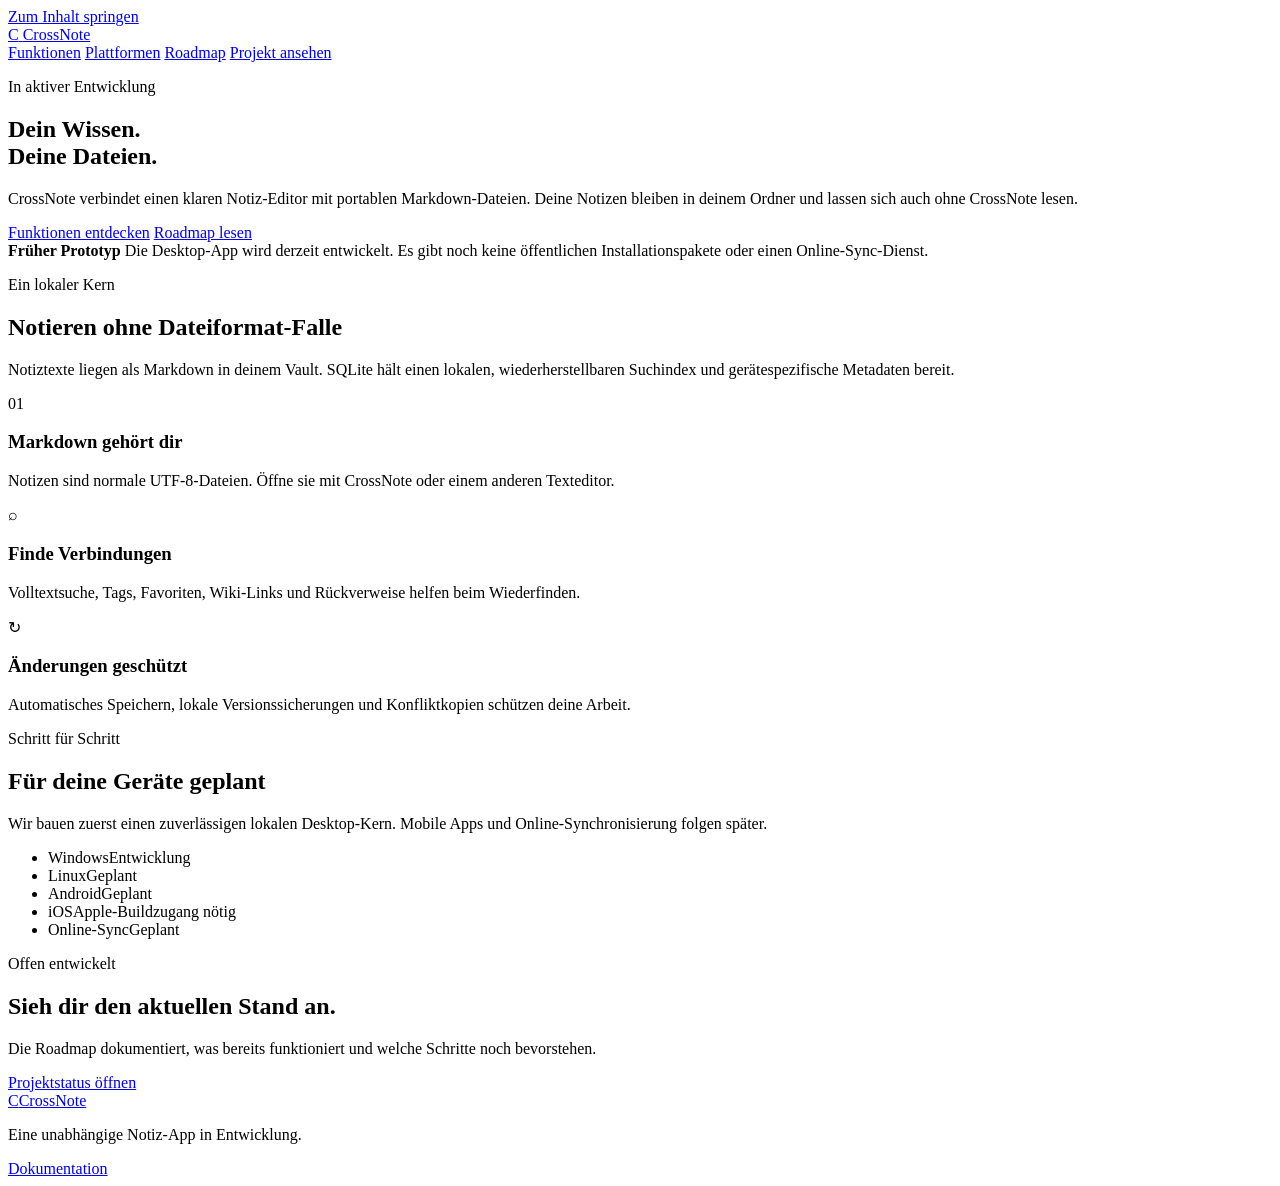
==== website/index.html @ bc7c9634 "feat(website): add a German CrossNote project landing page" ====
<!doctype html>
<html lang="de">
<head>
  <meta charset="utf-8">
  <meta name="viewport" content="width=device-width, initial-scale=1">
  <meta name="theme-color" content="#f7f8fc">
  <meta name="description" content="CrossNote ist eine plattformübergreifende Notiz-App mit Markdown-Dateien und lokalem Suchindex.">
  <title>CrossNote – Dein Wissen, deine Dateien</title>
  <link rel="stylesheet" href="styles.css">
</head>
<body>
  <a class="skip-link" href="#main">Zum Inhalt springen</a>
  <header class="site-header">
    <a class="brand" href="#top" aria-label="CrossNote Startseite">
      <span class="brand-mark" aria-hidden="true">C</span>
      <span>CrossNote</span>
    </a>
    <nav aria-label="Hauptnavigation">
      <a href="#funktionen">Funktionen</a>
      <a href="#plattformen">Plattformen</a>
      <a href="../docs/ROADMAP.md">Roadmap</a>
      <a class="nav-cta" href="../README.md">Projekt ansehen</a>
    </nav>
  </header>

  <main id="main">
    <section class="hero" id="top" aria-labelledby="hero-title">
      <p class="eyebrow"><span class="status-dot" aria-hidden="true"></span> In aktiver Entwicklung</p>
      <h1 id="hero-title">Dein Wissen.<br><span>Deine Dateien.</span></h1>
      <p class="hero-copy">CrossNote verbindet einen klaren Notiz-Editor mit portablen Markdown-Dateien. Deine Notizen bleiben in deinem Ordner und lassen sich auch ohne CrossNote lesen.</p>
      <div class="hero-actions">
        <a class="button primary" href="#funktionen">Funktionen entdecken</a>
        <a class="button secondary" href="../docs/ROADMAP.md">Roadmap lesen</a>
      </div>
      <div class="hero-note" role="note">
        <strong>Früher Prototyp</strong>
        <span>Die Desktop-App wird derzeit entwickelt. Es gibt noch keine öffentlichen Installationspakete oder einen Online-Sync-Dienst.</span>
      </div>
    </section>

    <section class="section" id="funktionen" aria-labelledby="features-title">
      <p class="eyebrow">Ein lokaler Kern</p>
      <h2 id="features-title">Notieren ohne Dateiformat-Falle</h2>
      <p class="section-intro">Notiztexte liegen als Markdown in deinem Vault. SQLite hält einen lokalen, wiederherstellbaren Suchindex und gerätespezifische Metadaten bereit.</p>
      <div class="feature-grid">
        <article class="feature-card">
          <span class="feature-icon" aria-hidden="true">01</span>
          <h3>Markdown gehört dir</h3>
          <p>Notizen sind normale UTF-8-Dateien. Öffne sie mit CrossNote oder einem anderen Texteditor.</p>
        </article>
        <article class="feature-card">
          <span class="feature-icon" aria-hidden="true">⌕</span>
          <h3>Finde Verbindungen</h3>
          <p>Volltextsuche, Tags, Favoriten, Wiki-Links und Rückverweise helfen beim Wiederfinden.</p>
        </article>
        <article class="feature-card">
          <span class="feature-icon" aria-hidden="true">↻</span>
          <h3>Änderungen geschützt</h3>
          <p>Automatisches Speichern, lokale Versionssicherungen und Konfliktkopien schützen deine Arbeit.</p>
        </article>
      </div>
    </section>

    <section class="platform-section" id="plattformen" aria-labelledby="platform-title">
      <div>
        <p class="eyebrow">Schritt für Schritt</p>
        <h2 id="platform-title">Für deine Geräte geplant</h2>
        <p>Wir bauen zuerst einen zuverlässigen lokalen Desktop-Kern. Mobile Apps und Online-Synchronisierung folgen später.</p>
      </div>
      <ul class="platform-list">
        <li><span>Windows</span><span class="badge progress">Entwicklung</span></li>
        <li><span>Linux</span><span class="badge planned">Geplant</span></li>
        <li><span>Android</span><span class="badge planned">Geplant</span></li>
        <li><span>iOS</span><span class="badge planned">Apple-Buildzugang nötig</span></li>
        <li><span>Online-Sync</span><span class="badge planned">Geplant</span></li>
      </ul>
    </section>

    <section class="closing" aria-labelledby="closing-title">
      <p class="eyebrow">Offen entwickelt</p>
      <h2 id="closing-title">Sieh dir den aktuellen Stand an.</h2>
      <p>Die Roadmap dokumentiert, was bereits funktioniert und welche Schritte noch bevorstehen.</p>
      <a class="button primary" href="../docs/STATUS.md">Projektstatus öffnen</a>
    </section>
  </main>

  <footer class="site-footer">
    <a class="brand" href="#top"><span class="brand-mark" aria-hidden="true">C</span><span>CrossNote</span></a>
    <p>Eine unabhängige Notiz-App in Entwicklung.</p>
    <a href="../README.md">Dokumentation</a>
  </footer>
</body>
</html>
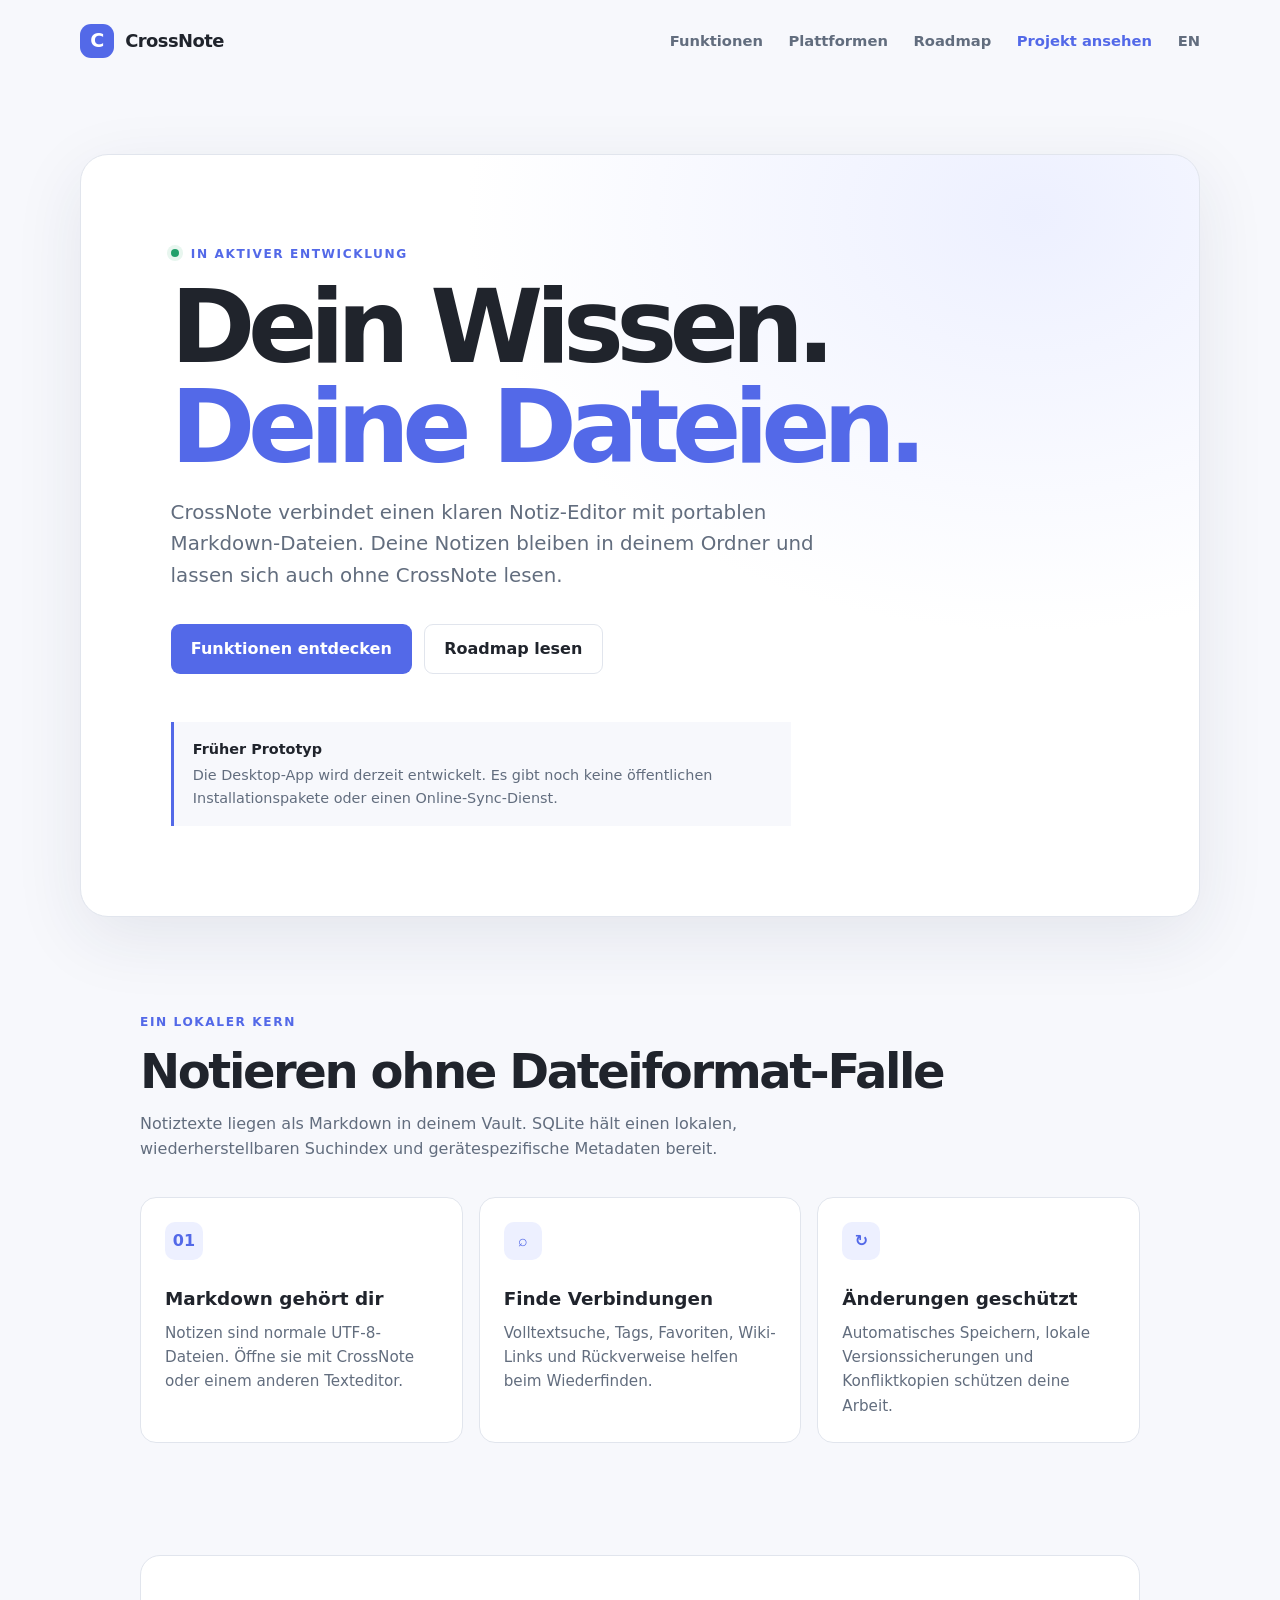
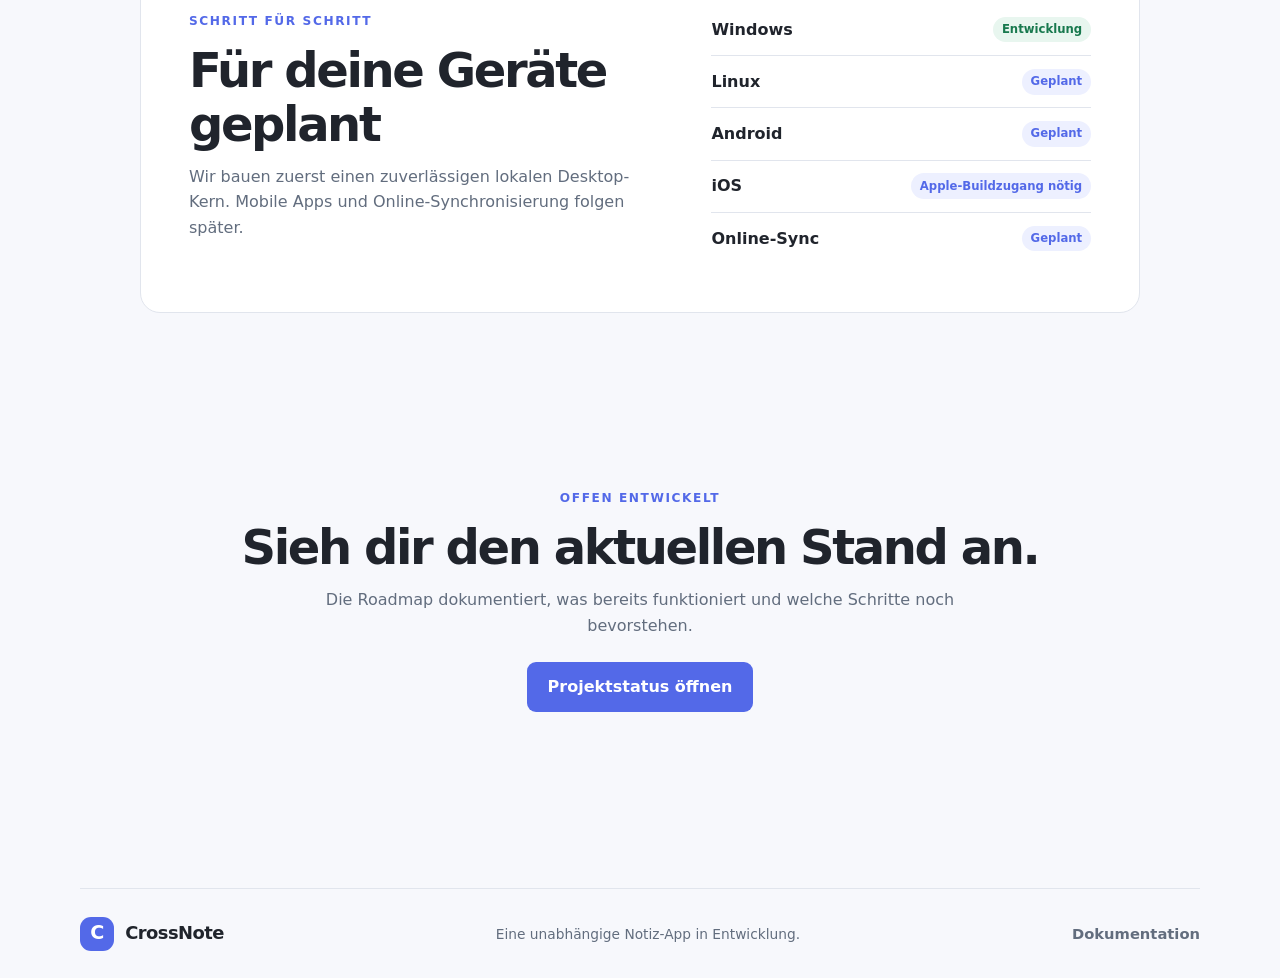
==== commit 53b5ac5c: "feat(website): add English project page" ====
--- a/website/index.html
+++ b/website/index.html
@@ -20,6 +20,7 @@
       <a href="#plattformen">Plattformen</a>
       <a href="../docs/ROADMAP.md">Roadmap</a>
       <a class="nav-cta" href="../README.md">Projekt ansehen</a>
+      <a href="en/index.html" lang="en" aria-label="Switch to English">EN</a>
     </nav>
   </header>
 
--- a/website/styles.css
+++ b/website/styles.css
@@ -0,0 +1,97 @@
+:root {
+  color-scheme: light dark;
+  --page: #f7f8fc;
+  --surface: #ffffff;
+  --ink: #20242c;
+  --muted: #626d7e;
+  --line: #e1e5ed;
+  --accent: #5369e8;
+  --accent-soft: #edf0ff;
+  --green: #18794e;
+  --green-soft: #e8f6ef;
+  --shadow: 0 20px 70px rgb(30 43 76 / 9%);
+  font-family: Inter, ui-sans-serif, system-ui, -apple-system, BlinkMacSystemFont, "Segoe UI", sans-serif;
+  font-synthesis: none;
+  text-rendering: optimizeLegibility;
+}
+
+@media (prefers-color-scheme: dark) {
+  :root {
+    --page: #171a21;
+    --surface: #222732;
+    --ink: #e7eaf0;
+    --muted: #a0a9b8;
+    --line: #394150;
+    --accent: #9aa8ff;
+    --accent-soft: #2a3154;
+    --green: #70d1a1;
+    --green-soft: #1d382d;
+    --shadow: 0 20px 70px rgb(0 0 0 / 22%);
+  }
+}
+
+* { box-sizing: border-box; }
+html { scroll-behavior: smooth; }
+body { margin: 0; background: var(--page); color: var(--ink); line-height: 1.6; }
+a { color: inherit; }
+a:focus-visible { outline: 3px solid var(--accent); outline-offset: 4px; border-radius: 4px; }
+.skip-link { position: absolute; top: -5rem; left: 1rem; z-index: 5; padding: .7rem 1rem; background: var(--surface); border: 1px solid var(--line); }
+.skip-link:focus { top: 1rem; }
+.site-header, .site-footer { width: min(1120px, calc(100% - 3rem)); margin: auto; display: flex; align-items: center; justify-content: space-between; }
+.site-header { min-height: 82px; gap: 2rem; }
+.brand { display: inline-flex; gap: .7rem; align-items: center; text-decoration: none; font-size: 1.12rem; font-weight: 750; letter-spacing: -.03em; }
+.brand-mark { width: 34px; height: 34px; display: grid; place-items: center; border-radius: 11px; background: var(--accent); color: white; font-size: 1.2rem; font-weight: 800; }
+nav { display: flex; gap: 1.6rem; align-items: center; }
+nav a, .site-footer > a:last-child { color: var(--muted); text-decoration: none; font-size: .92rem; font-weight: 600; }
+nav a:hover, .site-footer > a:last-child:hover { color: var(--accent); }
+nav .nav-cta { color: var(--accent); }
+.hero { width: min(1120px, calc(100% - 3rem)); margin: 4.5rem auto 6rem; padding: clamp(2rem, 7vw, 6rem); border: 1px solid var(--line); border-radius: 28px; background: radial-gradient(ellipse at 85% 8%, var(--accent-soft), transparent 42%), var(--surface); box-shadow: var(--shadow); }
+.eyebrow { margin: 0 0 .8rem; color: var(--accent); font-size: .76rem; font-weight: 800; letter-spacing: .13em; text-transform: uppercase; }
+.status-dot { display: inline-block; width: 8px; height: 8px; margin-right: .4rem; border-radius: 50%; background: #22a06b; box-shadow: 0 0 0 4px var(--green-soft); vertical-align: 1px; }
+h1, h2, h3, p { margin-top: 0; }
+h1 { max-width: 750px; margin-bottom: 1.2rem; font-size: clamp(3.2rem, 8vw, 6.6rem); line-height: .98; letter-spacing: -.075em; }
+h1 span { color: var(--accent); }
+.hero-copy { max-width: 650px; margin-bottom: 2rem; color: var(--muted); font-size: clamp(1.05rem, 2vw, 1.24rem); }
+.hero-actions { display: flex; flex-wrap: wrap; gap: .75rem; }
+.button { display: inline-flex; min-height: 46px; align-items: center; justify-content: center; padding: .7rem 1.2rem; border: 1px solid transparent; border-radius: 9px; text-decoration: none; font-weight: 700; }
+.button.primary { background: var(--accent); color: white; }
+.button.secondary { border-color: var(--line); background: var(--surface); }
+.button:hover { filter: brightness(.96); transform: translateY(-1px); }
+.hero-note { display: grid; max-width: 620px; gap: .2rem; margin-top: 3rem; padding: 1rem 1.2rem; border-left: 3px solid var(--accent); background: var(--page); color: var(--muted); font-size: .9rem; }
+.hero-note strong { color: var(--ink); }
+.section, .platform-section, .closing { width: min(1000px, calc(100% - 3rem)); margin: 0 auto 7rem; }
+h2 { margin-bottom: .75rem; font-size: clamp(2rem, 4vw, 3rem); line-height: 1.12; letter-spacing: -.05em; }
+.section-intro, .platform-section > div > p:last-child, .closing > p:not(.eyebrow) { max-width: 680px; color: var(--muted); }
+.feature-grid { display: grid; grid-template-columns: repeat(3, minmax(0, 1fr)); gap: 1rem; margin-top: 2.2rem; }
+.feature-card { min-height: 220px; padding: 1.5rem; border: 1px solid var(--line); border-radius: 16px; background: var(--surface); }
+.feature-icon { display: inline-grid; min-width: 38px; height: 38px; place-items: center; margin-bottom: 1.5rem; padding: 0 .35rem; border-radius: 10px; background: var(--accent-soft); color: var(--accent); font-weight: 800; }
+.feature-card h3 { margin-bottom: .45rem; font-size: 1.15rem; }
+.feature-card p { margin-bottom: 0; color: var(--muted); font-size: .95rem; }
+.platform-section { display: grid; grid-template-columns: 1fr .8fr; gap: 3rem; align-items: center; padding: clamp(1.5rem, 5vw, 3rem); border: 1px solid var(--line); border-radius: 20px; background: var(--surface); }
+.platform-list { margin: 0; padding: 0; list-style: none; }
+.platform-list li { display: flex; justify-content: space-between; gap: 1rem; padding: .8rem 0; border-bottom: 1px solid var(--line); font-weight: 650; }
+.platform-list li:last-child { border-bottom: 0; }
+.badge { padding: .2rem .55rem; border-radius: 99px; background: var(--accent-soft); color: var(--accent); font-size: .73rem; text-align: center; }
+.badge.progress { background: var(--green-soft); color: var(--green); }
+.closing { padding: 4rem 1rem; text-align: center; }
+.closing > p:not(.eyebrow) { margin: 0 auto 1.5rem; }
+.site-footer { min-height: 90px; gap: 1rem; border-top: 1px solid var(--line); }
+.site-footer p { margin: 0; color: var(--muted); font-size: .86rem; }
+
+@media (max-width: 760px) {
+  .site-header, .site-footer { width: min(100% - 2rem, 600px); }
+  .site-header { flex-wrap: wrap; padding: 1rem 0; }
+  nav { width: 100%; justify-content: space-between; gap: .5rem; }
+  nav a { font-size: .82rem; }
+  .hero { width: min(100% - 2rem, 600px); margin: 2rem auto 4rem; padding: 2rem 1.4rem; border-radius: 20px; }
+  .section, .platform-section, .closing { width: min(100% - 2rem, 600px); margin-bottom: 4rem; }
+  .feature-grid { grid-template-columns: 1fr; }
+  .feature-card { min-height: auto; }
+  .platform-section { grid-template-columns: 1fr; gap: 1rem; }
+  .site-footer { flex-wrap: wrap; justify-content: flex-start; padding: 1.2rem 0; }
+  .site-footer p { flex-basis: 100%; order: 1; }
+}
+
+@media (prefers-reduced-motion: reduce) {
+  *, *::before, *::after { scroll-behavior: auto !important; transition-duration: .01ms !important; animation-duration: .01ms !important; }
+}
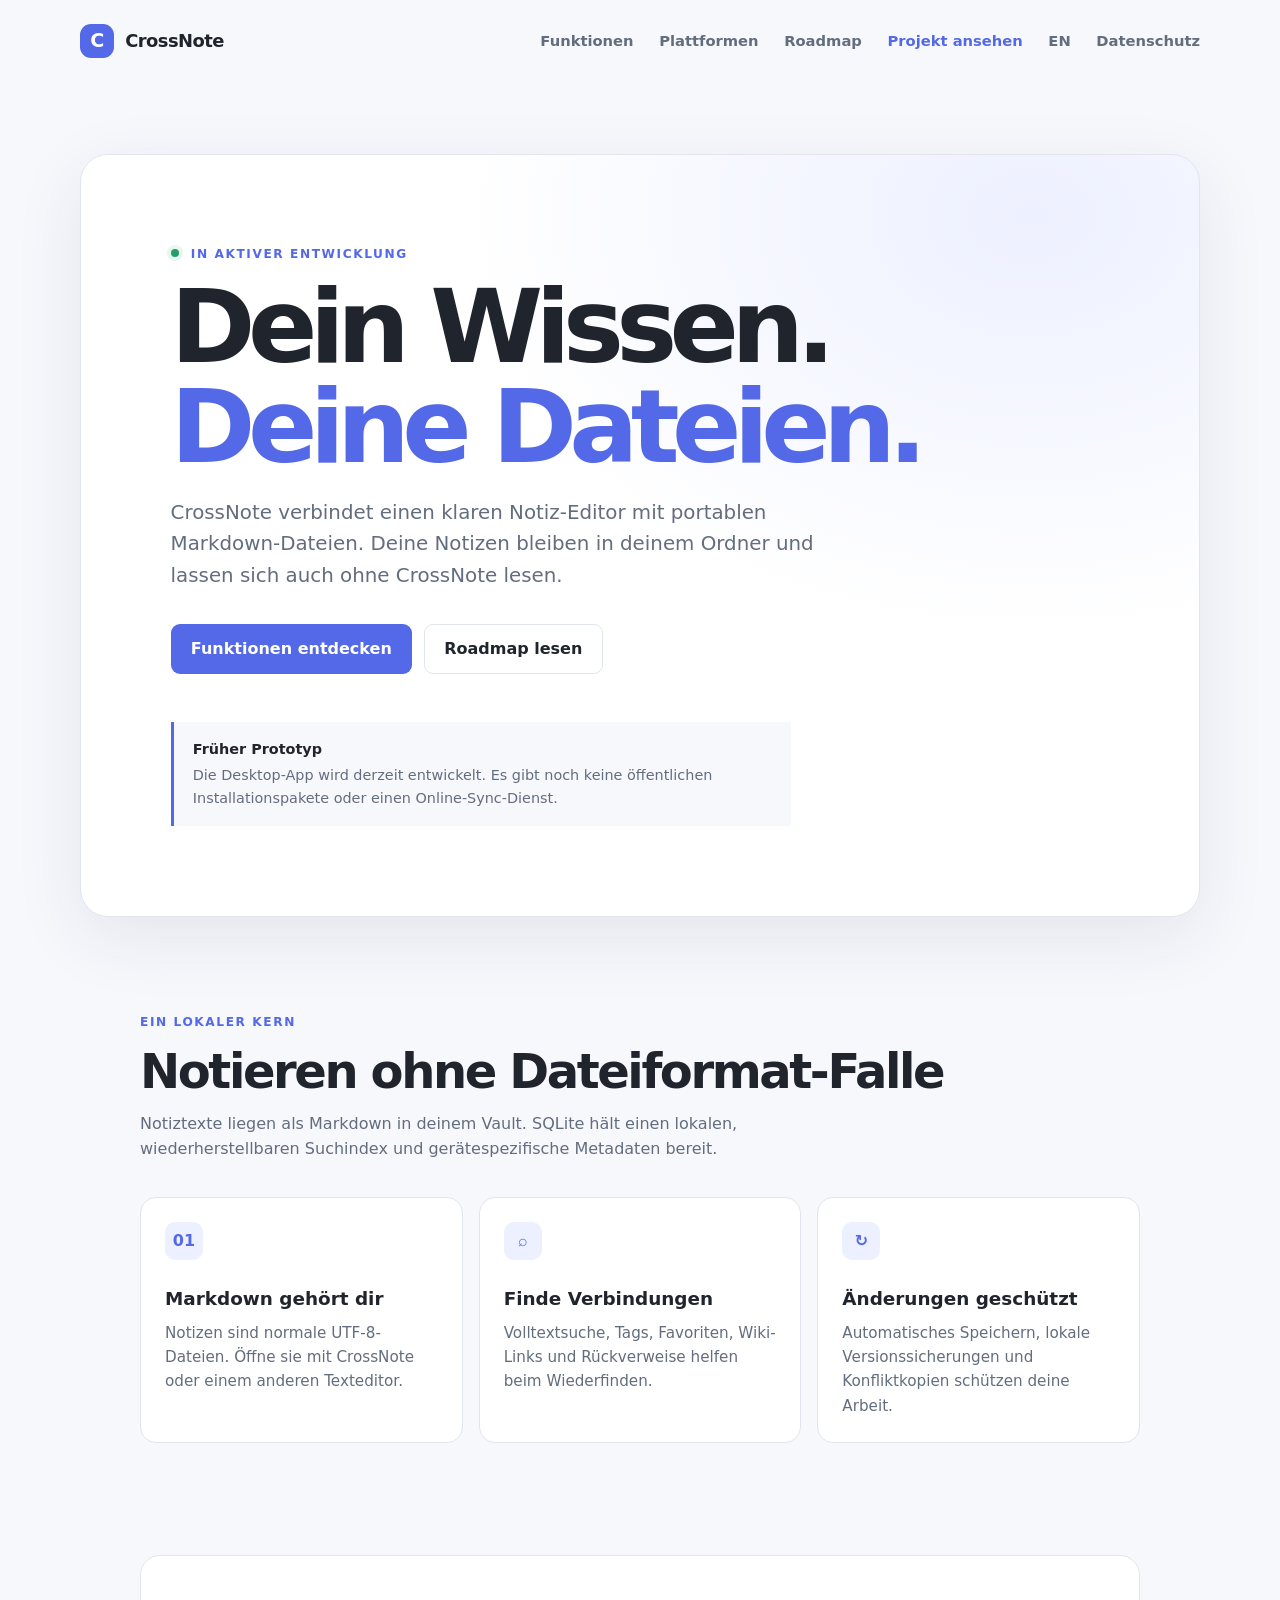
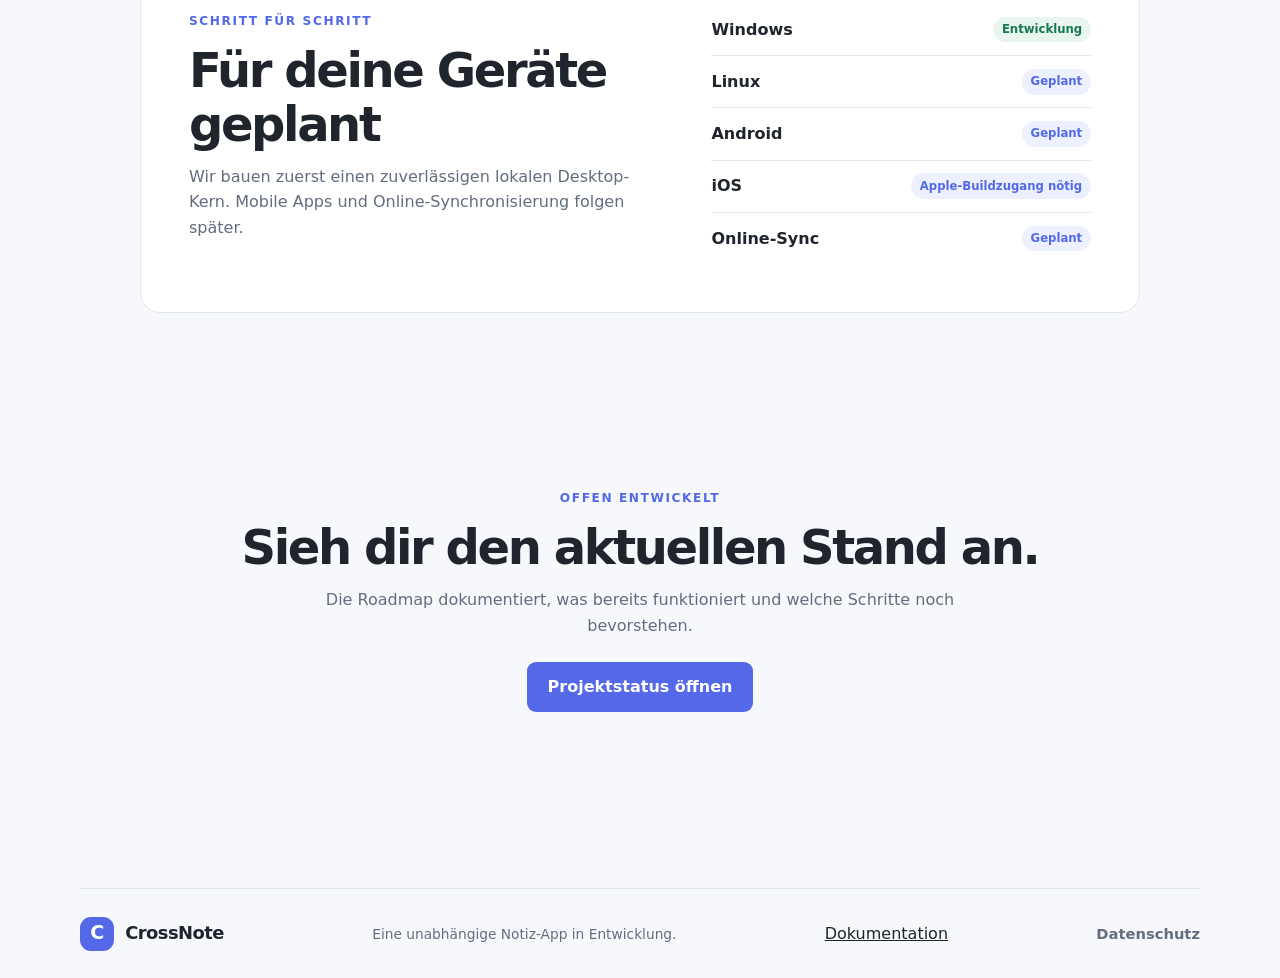
==== commit edc475ed: "feat(website): link privacy information in both languages" ====
--- a/website/index.html
+++ b/website/index.html
@@ -5,7 +5,11 @@
   <meta name="viewport" content="width=device-width, initial-scale=1">
   <meta name="theme-color" content="#f7f8fc">
   <meta name="description" content="CrossNote ist eine plattformübergreifende Notiz-App mit Markdown-Dateien und lokalem Suchindex.">
+  <meta property="og:type" content="website">
+  <meta property="og:title" content="CrossNote – Dein Wissen, deine Dateien">
+  <meta property="og:description" content="Eine lokale Notiz-App in Entwicklung, aufgebaut auf portablen Markdown-Dateien.">
   <title>CrossNote – Dein Wissen, deine Dateien</title>
+  <link rel="icon" href="favicon.svg" type="image/svg+xml">
   <link rel="stylesheet" href="styles.css">
 </head>
 <body>
@@ -18,9 +22,10 @@
     <nav aria-label="Hauptnavigation">
       <a href="#funktionen">Funktionen</a>
       <a href="#plattformen">Plattformen</a>
-      <a href="../docs/ROADMAP.md">Roadmap</a>
-      <a class="nav-cta" href="../README.md">Projekt ansehen</a>
+      <a href="https://github.com/bagdanchik007/CrossNote/blob/main/docs/ROADMAP.md">Roadmap</a>
+      <a class="nav-cta" href="https://github.com/bagdanchik007/CrossNote/blob/main/README.md">Projekt ansehen</a>
       <a href="en/index.html" lang="en" aria-label="Switch to English">EN</a>
+      <a href="privacy.html">Datenschutz</a>
     </nav>
   </header>
 
@@ -31,7 +36,7 @@
       <p class="hero-copy">CrossNote verbindet einen klaren Notiz-Editor mit portablen Markdown-Dateien. Deine Notizen bleiben in deinem Ordner und lassen sich auch ohne CrossNote lesen.</p>
       <div class="hero-actions">
         <a class="button primary" href="#funktionen">Funktionen entdecken</a>
-        <a class="button secondary" href="../docs/ROADMAP.md">Roadmap lesen</a>
+        <a class="button secondary" href="https://github.com/bagdanchik007/CrossNote/blob/main/docs/ROADMAP.md">Roadmap lesen</a>
       </div>
       <div class="hero-note" role="note">
         <strong>Früher Prototyp</strong>
@@ -81,14 +86,15 @@
       <p class="eyebrow">Offen entwickelt</p>
       <h2 id="closing-title">Sieh dir den aktuellen Stand an.</h2>
       <p>Die Roadmap dokumentiert, was bereits funktioniert und welche Schritte noch bevorstehen.</p>
-      <a class="button primary" href="../docs/STATUS.md">Projektstatus öffnen</a>
+      <a class="button primary" href="https://github.com/bagdanchik007/CrossNote/blob/main/docs/STATUS.md">Projektstatus öffnen</a>
     </section>
   </main>
 
   <footer class="site-footer">
     <a class="brand" href="#top"><span class="brand-mark" aria-hidden="true">C</span><span>CrossNote</span></a>
     <p>Eine unabhängige Notiz-App in Entwicklung.</p>
-    <a href="../README.md">Dokumentation</a>
+    <a href="https://github.com/bagdanchik007/CrossNote/blob/main/README.md">Dokumentation</a>
+    <a href="privacy.html">Datenschutz</a>
   </footer>
 </body>
 </html>
